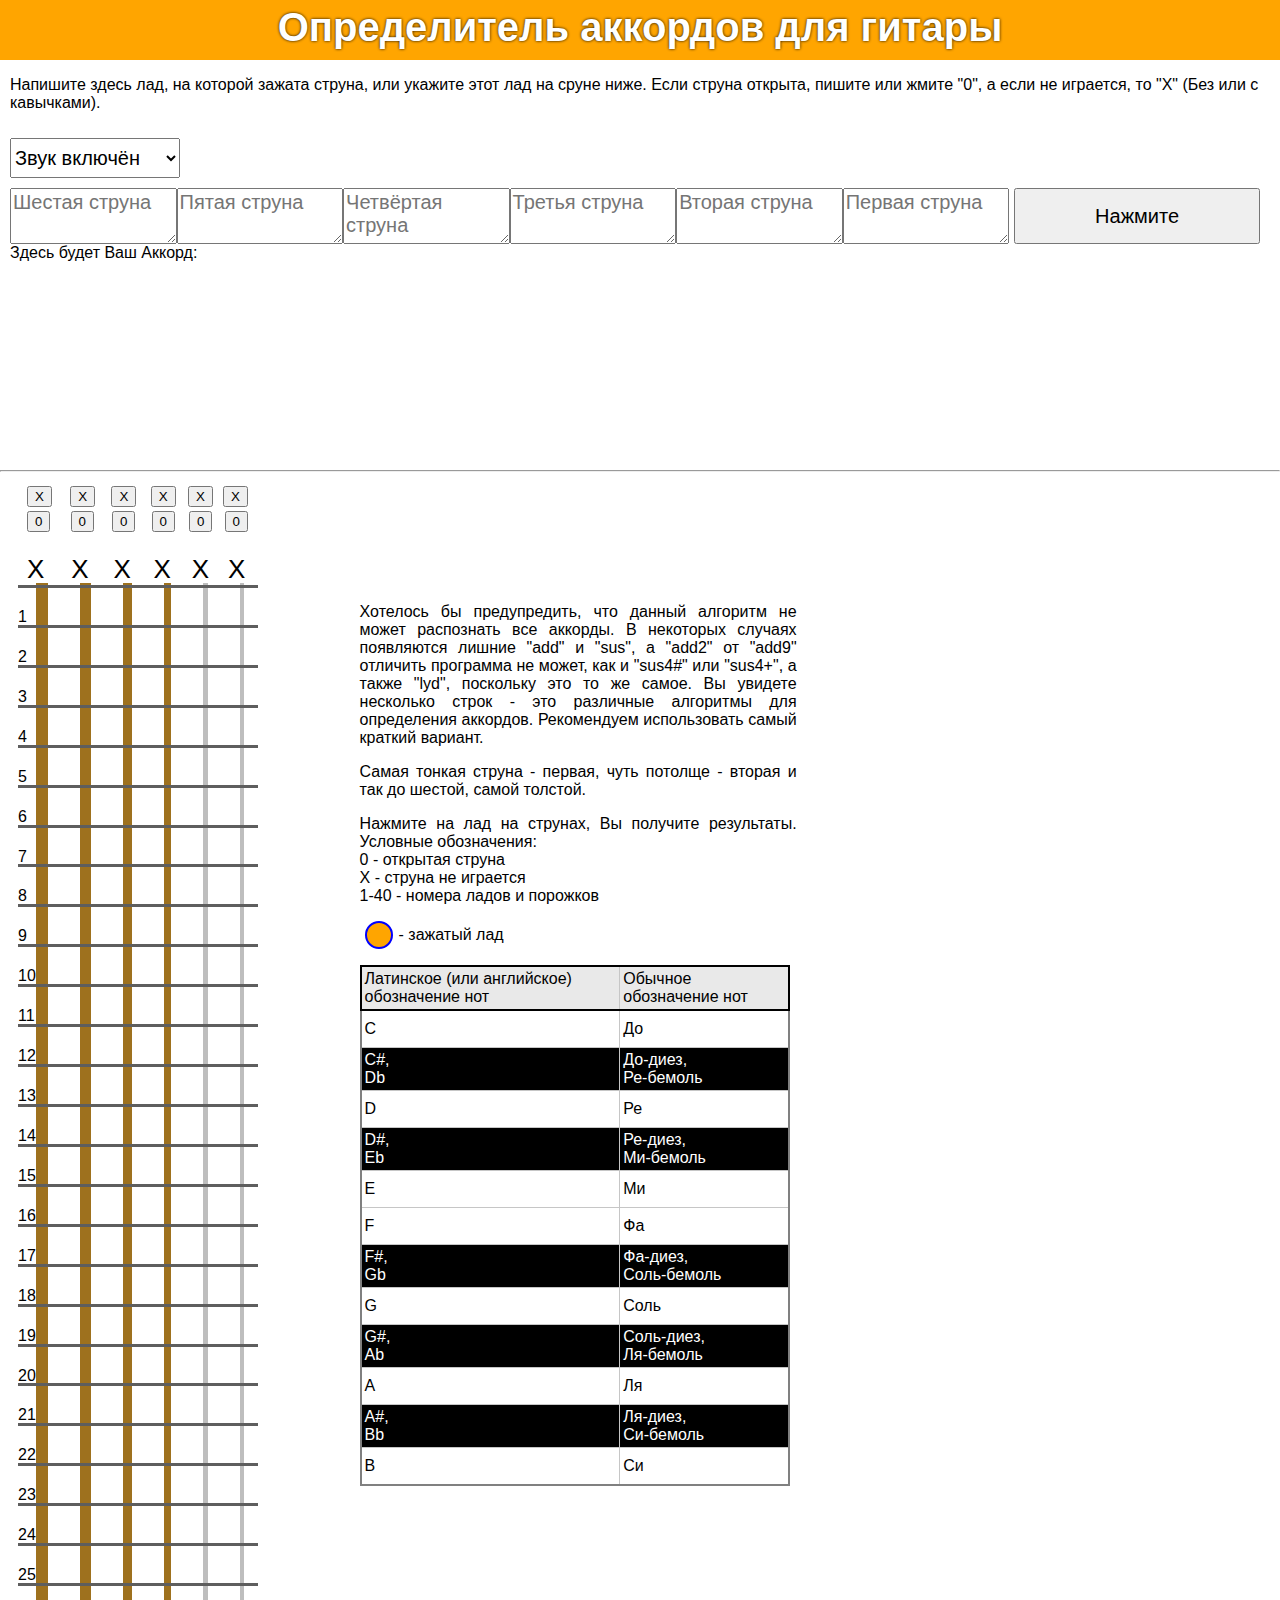
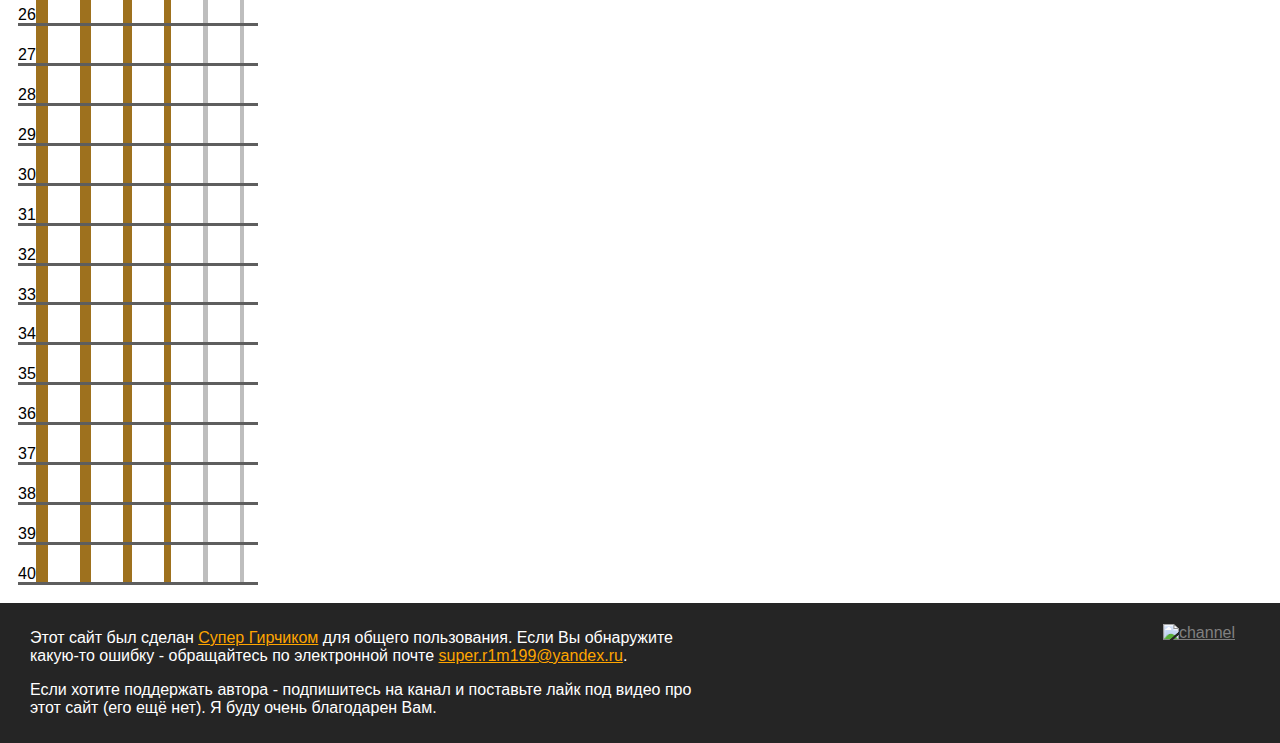
==== index.html @ 1541f52e "added audio" ====
<!DOCTYPE html>
<!-- result -->
<html lang="ru">
<head>
	<meta charset="UTF-8">
	<meta http-equiv="X-UA-Compatible" content="IE=edge">
	<meta name="viewport" content="width=device-width, initial-scale=1.0">
	<title>Определитель аккордов для гитары</title>
    <link rel="stylesheet" href="css/style.css" >
	<!-- <link rel="stylesheet" href="slick/slick.css">
	<link rel="stylesheet" href="slick/slick-theme.css"> -->
</head>

<body>
	<header>Определитель аккордов для гитары</header>
	<main><p class="margin-left">Напишите здесь лад, на которой зажата струна, или укажите этот лад на сруне ниже. Если струна открыта, пишите или жмите "0", а если не играется, то "X" (Без или с кавычками).</p>
		<select name="select" id="audioVolume">
			<option value="true" selected>Звук включён</option>
			<option value="false">Звук выключен</option>
		</select> 
	</div>
	<div class="flexbox input-box">
		<textarea id="six" placeholder="Шестая струна"></textarea>
		<textarea id="five" placeholder="Пятая струна"></textarea>
		<textarea id="four" placeholder="Четвёртая струна"></textarea>
		<textarea id="three" placeholder="Третья струна"></textarea>
		<textarea id="two" placeholder="Вторая струна"></textarea>
		<textarea id="one" placeholder="Первая струна"></textarea>
		<button id="resultbutton">Нажмите</button>
	</div>
<div class="margin-left">Здесь будет Ваш Аккорд:</div>
<div class="high"><div id="info"></div>
<div class="flex">
	<div><div id="result1"></div><div id="info1"></div></div>
	<div><div id="result2"></div><div id="info2"></div></div>
	<div><div id="result3"></div><div id="info3"></div></div>
	<div><div id="result4"></div><div id="info4"></div></div>
	<div><div id="result5"></div><div id="info5"></div></div>
	<div><div id="result6"></div><div id="info6"></div></div>

</div></div>
<div class="animated-margin">
<hr>
<div><div class="chord-sounds">
	<button class="sixb" onclick="button(this.innerHTML, this.className)">X</button>
	<button class="fiveb" onclick="button(this.innerHTML, this.className)">X</button>
	<button class="fourb" onclick="button(this.innerHTML, this.className)">X</button>
	<button class="threeb" onclick="button(this.innerHTML, this.className)">X</button>
	<button class="twob" onclick="button(this.innerHTML, this.className)">X</button>
	<button class="oneb" onclick="button(this.innerHTML, this.className)">X</button>
	</dIV>
	<div class="chord-sounds">
		<button class="sixb" onclick="button(this.innerHTML, this.className)">0</button>
		<button class="fiveb" onclick="button(this.innerHTML, this.className)">0</button>
		<button class="fourb" onclick="button(this.innerHTML, this.className)">0</button>
		<button class="threeb" onclick="button(this.innerHTML, this.className)">0</button>
		<button class="twob" onclick="button(this.innerHTML, this.className)">0</button>
		<button class="oneb" onclick="button(this.innerHTML, this.className)">0</button>
		</dIV>
	<br>
	<div class="chord-sounds zero-and-X">
	<span class="is-six-playing">X</span> 
	<span class="is-five-playing">X</span>
	<span class="is-four-playing">X</span>
	<span class="is-three-playing">X</span>
	<span class="is-two-playing">X</span>
	<span class="is-one-playing">X</span>
</div>

</div>
<div class="flex-info"><div class="chord">
	
		<div class="flex-test h0">
			<div class="six"></div>
			<div class="five"></div>
			<div class="four"></div>
			<div class="three"></div>
			<div class="two"></div>
			<div class="one"></div>
		</div>
		<div class="flex-vert">
		
		</div>
</div>
<aside>
	<p>
		Хотелось бы предупредить, что данный алгоритм не может распознать все аккорды. 
		В некоторых случаях появляются лишние "add" и "sus", а "add2" от "add9" отличить программа не может, 
		как и "sus4#" или "sus4+", а также "lyd", поскольку это то же самое. Вы увидете несколько строк - это различные 
		алгоритмы для определения аккордов. Рекомендуем использовать самый краткий вариант.
	</p>
	<p>
	Самая тонкая струна - первая, чуть потолще - вторая и так до шестой, самой толстой.</p>
	<p>Нажмите на лад на струнах, Вы получите результаты. Условные обозначения: <br>
	0 - открытая струна<br>
	X - струна не играется<br>
	1-40 - номера ладов и порожков<br>
	<div class="center">
			<div class="ball">
			</div> 
	 - зажатый лад
	</div>
	</p><!-- здесь ошибка -->
	<table>
		<thead>
			<tr>
			<td>Латинское (или английское) обозначение нот</td><td>Обычное обозначение нот</td>
			</tr>
		</thead>
		<tbody>
	<tr>
	<td>C</td><td>До</td>
	</tr><tr class="blacknwhite">
	<td>C#, <br>Db</td><td>До-диез, <br>Ре-бемоль</td>
	</tr><tr>
	<td>D</td><td>Ре</td>
	</tr><tr class="blacknwhite">
	<td>D#, <br>Eb</td><td>Ре-диез, <br>Ми-бемоль</td>
	</tr><tr>
	<td>E</td><td>Ми</td>
	</tr><tr>
	<td>F</td><td>Фа</td>
	</tr><tr class="blacknwhite">
	<td>F#, <br>Gb</td><td>Фа-диез, <br>Соль-бемоль</td>
	</tr><tr>
	<td>G</td><td>Соль</td>
	</tr><tr class="blacknwhite">
	<td>G#, <br>Ab</td><td>Соль-диез, <br>Ля-бемоль</td>
	</tr><tr>
	<td>A</td><td>Ля</td>
	</tr><tr class="blacknwhite">
	<td>A#, <br>Bb</td><td>Ля-диез, <br>Си-бемоль</td>
	</tr><tr>
	<td>B</td><td>Си</td>
	</tr>
	</tbody>
	</table>
	<div id="audioContainer"></div>
	</aside>
</div>
</main>
<footer class="flex">
	<div>
	<p>
		Этот сайт был сделан <a href="https://www.youtube.com/channel/UCIBu6R7mA10AMRjfQ99j65A" class="orange">Супер Гирчиком</a> для общего пользования.
		 Если Вы обнаружите какую-то ошибку - обращайтесь по электронной почте <a class="orange" href="mailto:super.r1m199@yandex.ru">super.r1m199@yandex.ru</a>.
	</p>
	<p>
		Если хотите поддержать автора - подпишитесь на канал и поставьте лайк под видео про этот сайт (его ещё нет). Я буду очень благодарен Вам.
	</p>
</div><figure>
	<a href="https://www.youtube.com/channel/UCIBu6R7mA10AMRjfQ99j65A"><img src="/images/НОВЫЙ АВАТАР 2 невидимый.png" alt="channel" style="min-width:40px ;min-height: 40px;max-width: 100px;max-height: 100px;"></a>
</figure>
</footer>
<div style="clear:both"></div>
	<script>
let six = document.querySelector(".is-six-playing");
let five = document.querySelector(".is-five-playing");
let four = document.querySelector(".is-four-playing");
let three = document.querySelector(".is-three-playing");
let two = document.querySelector(".is-two-playing");
let one = document.querySelector(".is-one-playing");


for(let i = 1; i <= 41; i++ ) {
 document.querySelector(".flex-vert").innerHTML += `
	<div class="line" id="line${i==41?"":i}"><span style="width:0px;display:inline-block;margin-top:23px">${i==41?"":i} </span>
				<button class="sixb" onclick="button(this.parentNode.id, this.className)"> </button>
				<button class="fiveb" onclick="button(this.parentNode.id, this.className)"> </button>
				<button class="fourb" onclick="button(this.parentNode.id, this.className)"> </button>
				<button class="threeb" onclick="button(this.parentNode.id, this.className)"> </button>
				<button class="twob" onclick="button(this.parentNode.id, this.className)"> </button>
				<button class="oneb" onclick="button(this.parentNode.id, this.className)"> </button>
	</div>
	`;
}
let antiStarter = {func: function getAccord(something) { for (let x = 1; x <= 6; x++){
			// document.querySelector(".high").style.minHeight = "400px";
			document.getElementById(`result${x}`).innerHTML = "";
			document.getElementById(`info${x}`).innerHTML = "";//Очистка прошлых результатов
			document.getElementById(`info`).innerHTML = "";
};
if (document.getElementById("six").value<0||
document.getElementById("five").value<0||
document.getElementById("four").value<0||
document.getElementById("three").value<0||
document.getElementById("two").value<0||
document.getElementById("one").value<0
){info.innerHTML = "Вы ввели отрицательное значение.";}else{
			
			
			
	

		let a = +document.getElementById("six").value;
		let b = +document.getElementById("five").value + 5;
		let c = +document.getElementById("four").value + 10;
		let d = +document.getElementById("three").value + 15;
		let e = +document.getElementById("two").value + 19;
		let f = +document.getElementById("one").value + 24;

let numbers = [];



six.style.top = "auto";
	five.style.top = "auto";
	four.style.top = "auto";
	three.style.top = "auto";
	two.style.top = "auto";
	one.style.top = "auto";
	
if (String(a) == "NaN") {six.innerHTML = "X";} else {numbers.push(a);
if(	+document.getElementById("six").value == "0") {six.innerHTML = "0";} else {
	if (document.getElementById("six").value>40) {} else {
	six.innerHTML=`<span class="ball"></span>`; six.style.top = (+document.getElementById("six").value*40)+"px";}
}} // Переделать на isNaN не получилось
if (String(b) == "NaN") {five.innerHTML = "X"} else {numbers.push(b);
	if(	+document.getElementById("five").value == "0") {five.innerHTML = "0";} else {
		if (document.getElementById("five").value>40) {} else {
	five.innerHTML=`<span class="ball"></span>`; five.style.top = (+document.getElementById("five").value*40)+"px";}
}}
if (String(c) == "NaN") {four.innerHTML = "X";} else {numbers.push(c)
	if(	+document.getElementById("four").value == "0") {four.innerHTML = "0";} else {
		if (document.getElementById("four").value>40) {} else {
			four.innerHTML=`<span class="ball"></span>`; four.style.top = (+document.getElementById("four").value*40)+"px";}
}}
if (String(d) == "NaN") {three.innerHTML = "X";} else {numbers.push(d)
	if(	+document.getElementById("three").value == "0") {three.innerHTML = "0";} else {
		if (document.getElementById("three").value>40) {} else {
			three.innerHTML=`<span class="ball"></span>`; three.style.top = (+document.getElementById("three").value*40)+"px";}
}}
if (String(e) == "NaN") {two.innerHTML = "X";} else {numbers.push(e)
	if(	+document.getElementById("two").value == "0") {two.innerHTML = "0";} else {
		if (document.getElementById("two").value>40) {} else {
			two.innerHTML=`<span class="ball"></span>`; two.style.top = (+document.getElementById("two").value*40)+"px";}
}}
if (String(f) == "NaN") {one.innerHTML = "X";} else {numbers.push(f)
	if(	+document.getElementById("one").value == "0") {one.innerHTML = "0";} else {
		if (document.getElementById("one").value>40) {} else {
			one.innerHTML=`<span class="ball"></span>`; one.style.top = (+document.getElementById("one").value*40)+"px";}
}
}



if (document.getElementById("six").value>40||
document.getElementById("five").value>40||
document.getElementById("four").value>40||
document.getElementById("three").value>40||
document.getElementById("two").value>40||
document.getElementById("one").value>40) {info.innerHTML = `У вас странная гитара, больше 40 ладов...`;} else {

if (numbers.length == 0) {
	info.innerHTML = "Введите хотя бы одно значение";
} else { if (numbers.length == 1) { 
	let realBass = numbers[0];
while(realBass>=12){realBass-=12;}

// let audio = {}
// for (let x = 0; x<46; x++) {
// 	audio[x] = new Audio()
// 	audio[x]["src"] = "/Ноты гитары" + x + ".wav"
// 	audio[x]["autoplay"] = true
// }
document.getElementById("audioContainer").innerHTML = ""
numbers.forEach(note => {
	if (document.getElementById("audioVolume").value == "false"){}else{
	document.getElementById("audioContainer").innerHTML +=
	`<audio src="/Ноты гитары/${note}.wav" autoplay></audio>`
	
}})




	info.innerHTML = `Это нота ${realBass == 0?"E"
 :realBass == 1?"F"
 :realBass == 2?"F#"
 :realBass == 3?"G"
 :realBass == 4?"G#"
 :realBass == 5?"A"
 :realBass == 6?"A#"
 :realBass == 7?"B"
 :realBass == 8?"C"
 :realBass == 9?"C#"
 :realBass == 10?"D"
 :"D#" // определяем самую низкую басовую ноту
}`;
} else {

Array.prototype.max = function() {
  return Math.max.apply(null, this);
};
Array.prototype.min = function() {
  return Math.min.apply(null, this);
};
// Конец шаблона


document.getElementById("audioContainer").innerHTML = ""
numbers.forEach(note => {
	if (document.getElementById("audioVolume").value == "false"){}else{
	document.getElementById("audioContainer").innerHTML +=
	`<audio src="/Ноты гитары/${note}.wav" autoplay></audio>`
	
}})




let realBass = numbers.min() // Переопределяем самую низкую ноту
while (realBass >= 12) {realBass-=12;}


let setAccord = new Set(); // исключим повторение при помощи new Set()
numbers.forEach(element => {
	while (element >=12) {element-=12;}
	setAccord.add(element) 
})
let smallNumbers = []
numbers.forEach(element => {
	while (element >=12) {element-=12;}
	smallNumbers.push(element) 
})

let bass //Основная басовая нота аккорда

function bassEquals(object, bass) {object.result.innerHTML += 
  bass == 0?"E"
 :bass == 1?"F"
 :bass == 2?"F#"
 :bass == 3?"G"
 :bass == 4?"G#"
 :bass == 5?"A"
 :bass == 6?"A#"
 :bass == 7?"B"
 :bass == 8?"C"
 :bass == 9?"C#"
 :bass == 10?"D"
 :"D#" // определяем басовую ноту аккорда
} ;

console.log("Внизу сет ещё до сложных вычислений:")
	for (let item of setAccord) {console.log(item);}


	let result1Obj = {
	result: document.getElementById("result1"),
	info: document.getElementById("info1"),
	// whatTypeOfChord: whatTypeOfChord(),
	//bassEquals: bassEquals(),
}

let result2Obj = {
	result: document.getElementById("result2"),
	info: document.getElementById("info2"),
	// whatTypeOfChord: whatTypeOfChord()	,
	//bassEquals: bassEquals()
}

let result3Obj = {
	result: document.getElementById("result3"),
	info: document.getElementById("info3"),
	// whatTypeOfChord: whatTypeOfChord()	,
//	bassEquals: bassEquals()
}

let result4Obj = {
	result: document.getElementById("result4"),
	info: document.getElementById("info4"),
//	whatTypeOfChord: whatTypeOfChord()	,
	//bassEquals: bassEquals()
}

let result5Obj = {
	result: document.getElementById("result5"),
	info: document.getElementById("info5"),
//whatTypeOfChord: whatTypeOfChord()	,
	//bassEquals: bassEquals()
}

let result6Obj = {
	result: document.getElementById("result6"),
	info: document.getElementById("info6"),
	//whatTypeOfChord: whatTypeOfChord()	,
	//bassEquals: bassEquals()
}


let cloneSetAccord = Array.from(setAccord)

console.log("проверка 1 пройдена") 

for (let note of setAccord) {
		let bass = note;
		let cloneSetAccord = Array.from(setAccord);
		if (note == cloneSetAccord[0]){
		bassEquals(result1Obj, bass);
		whatTypeOfChord(result1Obj, bass);
	}
	if (note == cloneSetAccord[1]){
		bassEquals(result2Obj, bass);
		whatTypeOfChord(result2Obj, bass);
	}
	if (note == cloneSetAccord[2]){
		bassEquals(result3Obj, bass);
		whatTypeOfChord(result3Obj, bass);
	}
	if (note == cloneSetAccord[3]){
		bassEquals(result4Obj, bass);
		whatTypeOfChord(result4Obj, bass);
	}
	if (note == cloneSetAccord[4]){
		bassEquals(result5Obj, bass);
		whatTypeOfChord(result5Obj, bass);
	}
	if (note == cloneSetAccord[5]){	
		bassEquals(result6Obj, bass);
		whatTypeOfChord(result6Obj, bass);
	}
	console.log("проверка 2 пройдена") 
}


function whatTypeOfChord(object, bass) {if (setAccord.has(bass+4)||setAccord.has(bass-8)) {console.log("есть мажор!"); object.info.innerHTML  = `Мажорный аккорд ${object.result.innerHTML}. `;
} else {
	if (setAccord.has(bass+3)||setAccord.has(bass-9)) {console.log("есть минор!"); 
	object.info.innerHTML  = `Минорный аккорд ${object.result.innerHTML}. `;
	if (setAccord.has(bass+7)||setAccord.has(bass-5)||setAccord.has(bass+8)||setAccord.has(bass-4)){object.result.innerHTML  += "m";} 
} else {
	object.info.innerHTML  = `Немажорный и неминорный аккорд ${object.result.innerHTML}. `; 
// 	if (!(setAccord.has(bass+7)||setAccord.has(bass-5))&&
// 	!(setAccord.has(bass+3)||setAccord.has(bass+4)||setAccord.has(bass-8)||setAccord.has(bass-9)||
// 	setAccord.has(bass+1)||setAccord.has(bass+2)||setAccord.has(bass-11)||setAccord.has(bass-10)||//2 2-
// 	setAccord.has(bass+5)||setAccord.has(bass+6)||setAccord.has(bass-7)||setAccord.has(bass-6)// 4 4-
// )){object.result.innerHTML  += "sus"} else {}
}}
		if ((setAccord.has(bass+4)||setAccord.has(bass-8))&&(setAccord.has(bass+3)||setAccord.has(bass-9))) {console.log("есть мажор и минор?!"); 
		object.info.innerHTML  = `Мажорный и минорный одновременно аккорд ${object.result.innerHTML}. `;
}
if ((setAccord.has(bass+7)||setAccord.has(bass-5))&&!(setAccord.has(bass+3)||setAccord.has(bass+4)||setAccord.has(bass-8)||setAccord.has(bass-9)||
setAccord.has(bass+1)||setAccord.has(bass+2)||setAccord.has(bass-11)||setAccord.has(bass-10)||
setAccord.has(bass+5)||setAccord.has(bass+6)||setAccord.has(bass-7)||setAccord.has(bass-6)||
setAccord.has(bass+8)||setAccord.has(bass+9)||setAccord.has(bass-4)||setAccord.has(bass-3)||
setAccord.has(bass+10)||setAccord.has(bass+11)||setAccord.has(bass-2)||setAccord.has(bass-1))){object.result.innerHTML  += "5";object.info.innerHTML += "Это Power Chord или квинтаккорд. ";}
if ((setAccord.has(bass+7)||setAccord.has(bass-5))&&(setAccord.has(bass+8)||setAccord.has(bass-4))) {object.result.innerHTML  += "6-";object.info.innerHTML += "Шестая ступень уменьшена. ";}
//if (!setAccord.has(bass+7)&&setAccord.has(bass+8)) {result1.innerHTML  += "5+";info.innerHTML += "";}
if (setAccord.has(bass+9)||setAccord.has(bass-3)) {object.result.innerHTML  += "6";object.info.innerHTML += "Присутствует шестая ступень. ";}
if (setAccord.has(bass+10)||setAccord.has(bass-2)) {
	if ((setAccord.has(bass+4)||setAccord.has(bass+3)||setAccord.has(bass-8)||setAccord.has(bass-9)) && (setAccord.has(bass+2)||setAccord.has(bass-10))){if (setAccord.has(bass+5)||setAccord.has(bass-7)) { if (setAccord.has(bass+7)||setAccord.has(bass-5)){object.result.innerHTML  += "13";object.info.innerHTML += "Есть 7, 9, 11 и 13 ступени.";} else {object.result.innerHTML  += "11";object.info.innerHTML += "Есть 7, 9 и 11 ступени.";}} else {object.result.innerHTML  += "9";object.info.innerHTML += "Есть 7 и 9 ступени.";}} else {
		object.result.innerHTML  += "7";object.info.innerHTML += "Септаккорд. ";
	}
}
if (setAccord.has(bass+11)||setAccord.has(bass-1)) {object.result.innerHTML  += "maj7";object.info.innerHTML += "Увеличена 7 ступень. ";}

		if (((setAccord.has(bass+4)||setAccord.has(bass-8))||(setAccord.has(bass+3)||setAccord.has(bass-9)))&&(setAccord.has(bass+1)||setAccord.has(bass-11))){object.result.innerHTML  += "add2-"
}else{ 
	if ((!setAccord.has(bass+4)||!setAccord.has(bass-8)||!setAccord.has(bass+3)||!setAccord.has(bass-9)) && (setAccord.has(bass+1)||setAccord.has(bass-11))) {object.result.innerHTML  += "sus2-"}
}

	if ((setAccord.has(bass+4)||setAccord.has(bass+3)||setAccord.has(bass-8)||setAccord.has(bass-9)) && (setAccord.has(bass+2)||setAccord.has(bass-10))&&!(setAccord.has(bass+10)||setAccord.has(bass-2))) {object.result.innerHTML  += "add2"
	}else{ 
	if (!(setAccord.has(bass+4)||setAccord.has(bass+3)||setAccord.has(bass-8)||setAccord.has(bass-9)) && (setAccord.has(bass+2)||setAccord.has(bass-10))) {object.result.innerHTML  += "sus2"}
}

		if ((setAccord.has(bass+4)||setAccord.has(bass+3)||setAccord.has(bass-8)||setAccord.has(bass-9)) && (setAccord.has(bass+5)||setAccord.has(bass-7)) ) {if ((setAccord.has(bass+4)||setAccord.has(bass+3)||setAccord.has(bass-8)||setAccord.has(bass-9)) && (setAccord.has(bass+2)||setAccord.has(bass-10))){if (setAccord.has(bass+5)||setAccord.has(bass-7)) {}}else {object.result.innerHTML  += "add4"}
} else {
	if ((!setAccord.has(bass+4)||!setAccord.has(bass+3)||!setAccord.has(bass-8)||!setAccord.has(bass-9)) && (setAccord.has(bass+5)||setAccord.has(bass-7)) ) {object.result.innerHTML += "sus4"}
	}
	
		if (((setAccord.has(bass+4)||setAccord.has(bass+3)||setAccord.has(bass-8)||setAccord.has(bass-9)) && (setAccord.has(bass+6)||setAccord.has(bass-6)))&&(setAccord.has(bass+7)||setAccord.has(bass-5))) {object.result.innerHTML  += "add4+";
		object.info.innerHTML += "Это лидийский аккорд с добавленной 4+ или 11+ ступенью. "
} else {
	if ((!setAccord.has(bass+4)||!setAccord.has(bass+3)||!setAccord.has(bass-8)||!setAccord.has(bass-9)) && (setAccord.has(bass+6)||setAccord.has(bass-6))&&(setAccord.has(bass+7)||setAccord.has(bass-5))) {object.result.innerHTML += "sus4+"}
	}

 	if ((setAccord.has(bass+6)||setAccord.has(bass-6))&&!(setAccord.has(bass+7)||setAccord.has(bass-5))) { if(setAccord.has(bass+3)||setAccord.has(bass-9)){object.result.innerHTML  += "dim";object.info.innerHTML += "Это уменьшенный аккорд с тритоновым звучанием. "
} else {
	object.result.innerHTML  += "5-";object.info.innerHTML += "Аккорд с тритоновым звучанием."}
 } 
 if ((setAccord.has(bass+8)||setAccord.has(bass-4))&&!(setAccord.has(bass+7)||setAccord.has(bass-5))) { if(setAccord.has(bass+4)||setAccord.has(bass-8)){object.result.innerHTML  += "aug";object.info.innerHTML += "Это увеличенный аккорд. "
} else {
	object.result.innerHTML  += "5+";object.info.innerHTML += "Аккорд с увеличенной квинтой. Пятая ступень увеличена. "}
 } 



	console.log("Внизу сет:")
	for (let item of setAccord) {console.log(item) }
	console.log("Внизу массив:")
	for (let num of numbers) {console.log(num)}
	console.log("Внизу маленький массив:")
	for (let smallNum of smallNumbers) {console.log(smallNum)}
	
function realBassEquals() {	object.result.innerHTML += 
 realBass == 0?"/E"
 :realBass == 1?"/F"
 :realBass == 2?"/F#"
 :realBass == 3?"/G"
 :realBass == 4?"/G#"
 :realBass == 5?"/A"
 :realBass == 6?"/A#"
 :realBass == 7?"/B"
 :realBass == 8?"/C"
 :realBass == 9?"/C#"
 :realBass == 10?"/D"
 :"/D#" // определяем самую низкую басовую ноту
}
	if (bass!=realBass) {
		realBassEquals()
		object.info.innerHTML += `Однако в басу нота ${realBass == 0?"E"
 :realBass == 1?"F"
 :realBass == 2?"F#"
 :realBass == 3?"G"
 :realBass == 4?"G#"
 :realBass == 5?"A"
 :realBass == 6?"A#"
 :realBass == 7?"B"
 :realBass == 8?"C"
 :realBass == 9?"C#"
 :realBass == 10?"D"
 :"D#" // определяем самую низкую басовую ноту
}`}




















console.log(`бас :${bass}`)
if (bass == undefined)  {
object.info.innerHTML = " Упс, что-то пошло не так. мы не смогли определить основную ноту аккорда. "
if (bass!=realBass) {
 object.info.innerHTML += `Однако в басу нота ${realBass == 0?"E"
 :realBass == 1?"F"
 :realBass == 2?"F#"
 :realBass == 3?"G"
 :realBass == 4?"G#"
 :realBass == 5?"A"
 :realBass == 6?"A#"
 :realBass == 7?"B"
 :realBass == 8?"C"
 :realBass == 9?"C#"
 :realBass == 10?"D"
 :"D#" // определяем самую низкую басовую ноту
}`}



































}console.log("проверка 3 пройдена. идет цикл") 
	}







		// if(num>=12){
		// 	while(note>=12){note-=12; x++}
		// 	console.log(x+"значение икс")
		// }

// 		if (((smallNumbers.includes(note+7)||setAccord.has(note-5))&&(smallNumbers.includes(note+12)||numbers.includes(note+12)))
// 		) {bass=note;
// 			bassEqualsResult2()
//  console.log("проверка 2 пройдена через квинту и тонику, "+`бас = ${bass}`);
//  break
// } else {
// if 		(
// 		((smallNumbers.includes((note+7)))&&((smallNumbers.includes(note+3)||smallNumbers.includes(note+4)||setAccord.has(note-8)||setAccord.has(note-9))))
// 		) {
// 	bass=note;
// 	bassEqualsResult2()
//  console.log("проверка 2 пройдена через квинту и мажор/минор, "+`бас = ${bass}`);
//  break
// } else {
// 	if ((smallNumbers.includes(note+12)||numbers.includes(note+12))&&(smallNumbers.includes(note+3)||smallNumbers.includes(note+4)||setAccord.has(note-8)||setAccord.has(note-9))
// 				) {
// 		bass=note;
// 		bassEqualsResult2()
//  console.log("проверка 2 пройдена через тонику и мажор/минор, "+`бас = ${bass}`);
//  break 
// 				} else {
// 		if ((smallNumbers.includes(note+3)||smallNumbers.includes(note+4)||setAccord.has(note-8)||setAccord.has(note-9))
// 				) {
// 		bass=note;
// 		bassEqualsResult2()
//  console.log("проверка 2 пройдена через мажор/минор, "+`бас = ${bass}`);
//  break
// 				} else {
// 					if ((numbers.includes(note+12)||numbers.includes(note+24)||numbers.includes(note-12)||numbers.includes(note-24))
// 				) {
// 		bass=note;
// 		bassEqualsResult2()
//  console.log("проверка 2 пройдена через двойную тонику, "+`бас = ${bass}`);
//  break} else {
// 	bass = realBass
// 	console.log("Я оказался неправ... Бас равен реалБасу" + `: ${bass}
// 	А реалБас равен: ${realBass}`)
// 	bassEqualsResult2()
// 	break
//  }
				// }
		
		//}}}
	




}
}}}}}
function button(id,string) {
if (id == "0" || id == "X"){
	if (string == "sixb") {
	document.getElementById("six").value = id
} else if (string == "fiveb") {
	document.getElementById("five").value = id
} else if (string == "fourb") {
	document.getElementById("four").value = id
} else if(string == "threeb") {
	document.getElementById("three").value = id
} else if(string == "twob") {
	document.getElementById("two").value = id
} else if(string == "oneb") {
	document.getElementById("one").value = id
}
}else
{if (string == "sixb") {
	document.getElementById("six").value = id.slice(4)
} else if (string == "fiveb") {
	document.getElementById("five").value = id.slice(4)
} else if (string == "fourb") {
	document.getElementById("four").value = id.slice(4)
} else if(string == "threeb") {
	document.getElementById("three").value = id.slice(4)
} else if(string == "twob") {
	document.getElementById("two").value = id.slice(4)
} else if(string == "oneb") {
	document.getElementById("one").value = id.slice(4)
} }

antiStarter.func()
}

let result1 = document.getElementById("result1")
let result2 = document.getElementById("result2")
let endBass
		document.getElementById("resultbutton").addEventListener("click", antiStarter.func)
		
		

		console.log("проверка 4 пройдена. Конец бешеной функции") 

	</script>
</body>



</html>
---- css/style.css ----
.flexbox{
    display: flex;
    min-width: 15%;
}
.flex{
    display: flex;
    justify-content: space-between;
    flex-wrap: wrap;
}
.flex div{
    margin: 5px ;
    flex: 2;
}
.flex-end{
    flex: end;
}
.fixed{
    position: fixed;
}
.absolute{
    position: absolute;
}
.six {
    height: 1600px;
    width: 21px;
    background: rgb(158, 113, 30);
    margin: 0px 16px 0px 16px;
    color: rgb(255, 255, 255);
    font-family: Arial, Helvetica, sans-serif;
    font-size: 20px;
    

}
aside .ball{
    margin:0px 6px 0px 15px;
}
*{
    font-family: Arial, Helvetica, sans-serif;
}
.five {
    height: 1600px;
    width: 18px;
    background: rgb(158, 113, 30);
    margin: 0px 16px 0px 16px;
}
.four {
    height: 1600px;
    width: 15px;
    background: rgb(158, 113, 30);
    margin: 0px 16px 0px 16px;
}
.three{
    height: 1600px;
    width: 12px;
    background: rgb(158, 113, 30);
    margin: 0px 16px 0px 16px;
}
.two{
    height: 1600px;
    width: 9px;
    background: rgb(190, 190, 190);
    margin: 0px 16px 0px 16px;
}
.one{
    height: 1600px;
    width: 6px;
    background: rgb(190, 190, 190);
    margin: 0px 16px 0px 16px;
}
.flex-vert{
    display: flex;
    /* position:absolute; */
    height: 100%;
    /* align-items:; */
    flex-direction: column;
    justify-content: space-between;
    margin: 0px 0px 0px 18px;
}
.line{
    width: 240px;
    background-color:rgb(94, 94, 94);
    height: 3px;
    display: flex;
    justify-content: space-between;
    
}
.line button{
  /*  margin: 6px 1px 0px 1px;*/
  margin-top: 5px;
    min-width:30px;
    opacity: 0;
    border-radius:100%; 
    height: 30px;
}
.sixb{
    margin: 6px 7px 0px 9px; 
    /* flex-grow: 77; */

}
.fiveb{
    margin: 6px 6px 0px 7px; 
    /* flex-grow: 75; */
    /* margin: 0 2% 0 0; */
}
.fourb{
    margin: 6px 5px 0px 6px; 
    /* flex-grow: 73; */
}
.threeb{
    margin: 6px 4px 0px 5px; 
    /* flex-grow: 71; */
}
.twob{
    margin: 6px 3px 0px 4px; 
    /* flex-grow: 69; */
}
.oneb{
    margin: 6px 10px 0px 3px; 
    /* flex: 68; */
}
.line button:hover {
    opacity:0.5;
    cursor:pointer;
}
.chord{
    height: 1600px;
}
.w100pr{
    width: 100%;
}
.h0{
    height: 2px;
}

.ball{
    border-radius: 100%;
    background-color: orange;
    border: 2px solid blue;
    min-width: 24px;
    min-height: 24px;
    display:inline-block;
}

.is-six-playing{
    margin: 6px 7px 0px 9px; 
}
.is-five-playing{
    margin: 6px 6px 0px 7px; 
    /* flex-grow: 75; */
    /* margin: 0 2% 0 0; */
}
.is-four-playing{
    margin: 6px 5px 0px 6px; 
    /* flex-grow: 73; */
}
.is-three-playing{
    margin: 6px 4px 0px 5px; 
    /* flex-grow: 71; */
}
.is-two-playing{
    margin: 6px 3px 0px 4px; 
    /* flex-grow: 69; */
}
.is-one-playing{
    margin: 6px 10px 0px 3px; 
    /* flex: 68; */
}
.input-box{
    margin-left:10px;
}
.input-box button{
    margin-left:5px;
    margin-right: 20px;
    width: 30%;
    font-size: 20px;
}
header{
min-height: 50px;
margin: 0px 0px 5px 0px;
margin-block-start: 0px;
font-size: 40px;
font-weight:bolder;
color: rgb(255, 255, 255);
text-shadow: black 0px 0px 3px;
text-align: center;
background: orange;
padding: 5px;
}

* {
    -webkit-transition: width 2s, height 2s, background-color 2s, -webkit-transform 2s;
    transition: width 3s, height 3s, ease 0.5s;
  }
.chord-sounds span{
    font-size: 26px;
    width: 20px;
    position: relative;
    /* margin: 0px 9px 0px 10px; */
}
.chord-sounds{
    display: flex;
    width: 240px;
    margin-left:18px ;
    margin-bottom:-2px ;
 justify-content: space-between;
}
.flex-test{display: flex;
width: 240px;
margin-left:20px ;
justify-content: space-between;}
.chord-sounds span span{
    border-radius: 100%;
    background-color: orange;
    border: 2px solid blue;
    width: 20px;
    height: 20px;
    display:inline-block;
    margin: 0px;
}
.flex-info{
    display: flex;
    flex-wrap: wrap;
}
.flex-info aside p{
    text-align: justify;
    margin-left: 10px;
    margin-right: 3px;
    margin-top: 0px;
}
aside{
    margin-top: 20px;
}
#info{
    text-align: center;
}
a{
    color: rgb(128,128,128);
}
.orange{
    color: orange;
}
.flex div {
    flex-shrink: 0;
    min-width: 140px;
    max-width: 700px;
}
.high {
    min-height: 200px;
}
table{
    border: 2px solid grey;
    margin: 10px;
    border-collapse: collapse;
}
td {
    border: 1px solid rgb(198, 198, 198);
    padding: 3px;
    height: 30px;
}
.blacknwhite{
    color: white;
    background: #000;
}
thead {
    background: rgb(233, 233, 233);
    border: 2px solid black;
}
textarea{
    font-size: 20px;
    height: 50px;
}

.center{
    display: flex;
   align-items: center;
}
aside{
    margin-left: 7%;
    margin-right: 7%;
    min-width: 200px;
    width: 450px;
    max-width: 100%;
}
.margin-left{
    margin-left:10px ;
}
.zero-and-X div{
    min-width: 24px;

}
footer{
    background: rgb(37, 37, 37);
    color: white;
    padding: 5px;
    margin: 20px 0 0 0;
    box-sizing: border-box;

}
.clear:both{
    clear: both;
}
body{
    margin: 0;
}
footer p{
    margin-left: 20px;
}
select{
    margin: 10px;
    width: 170px;
    height: 40px;
    font-size: 20px;
}
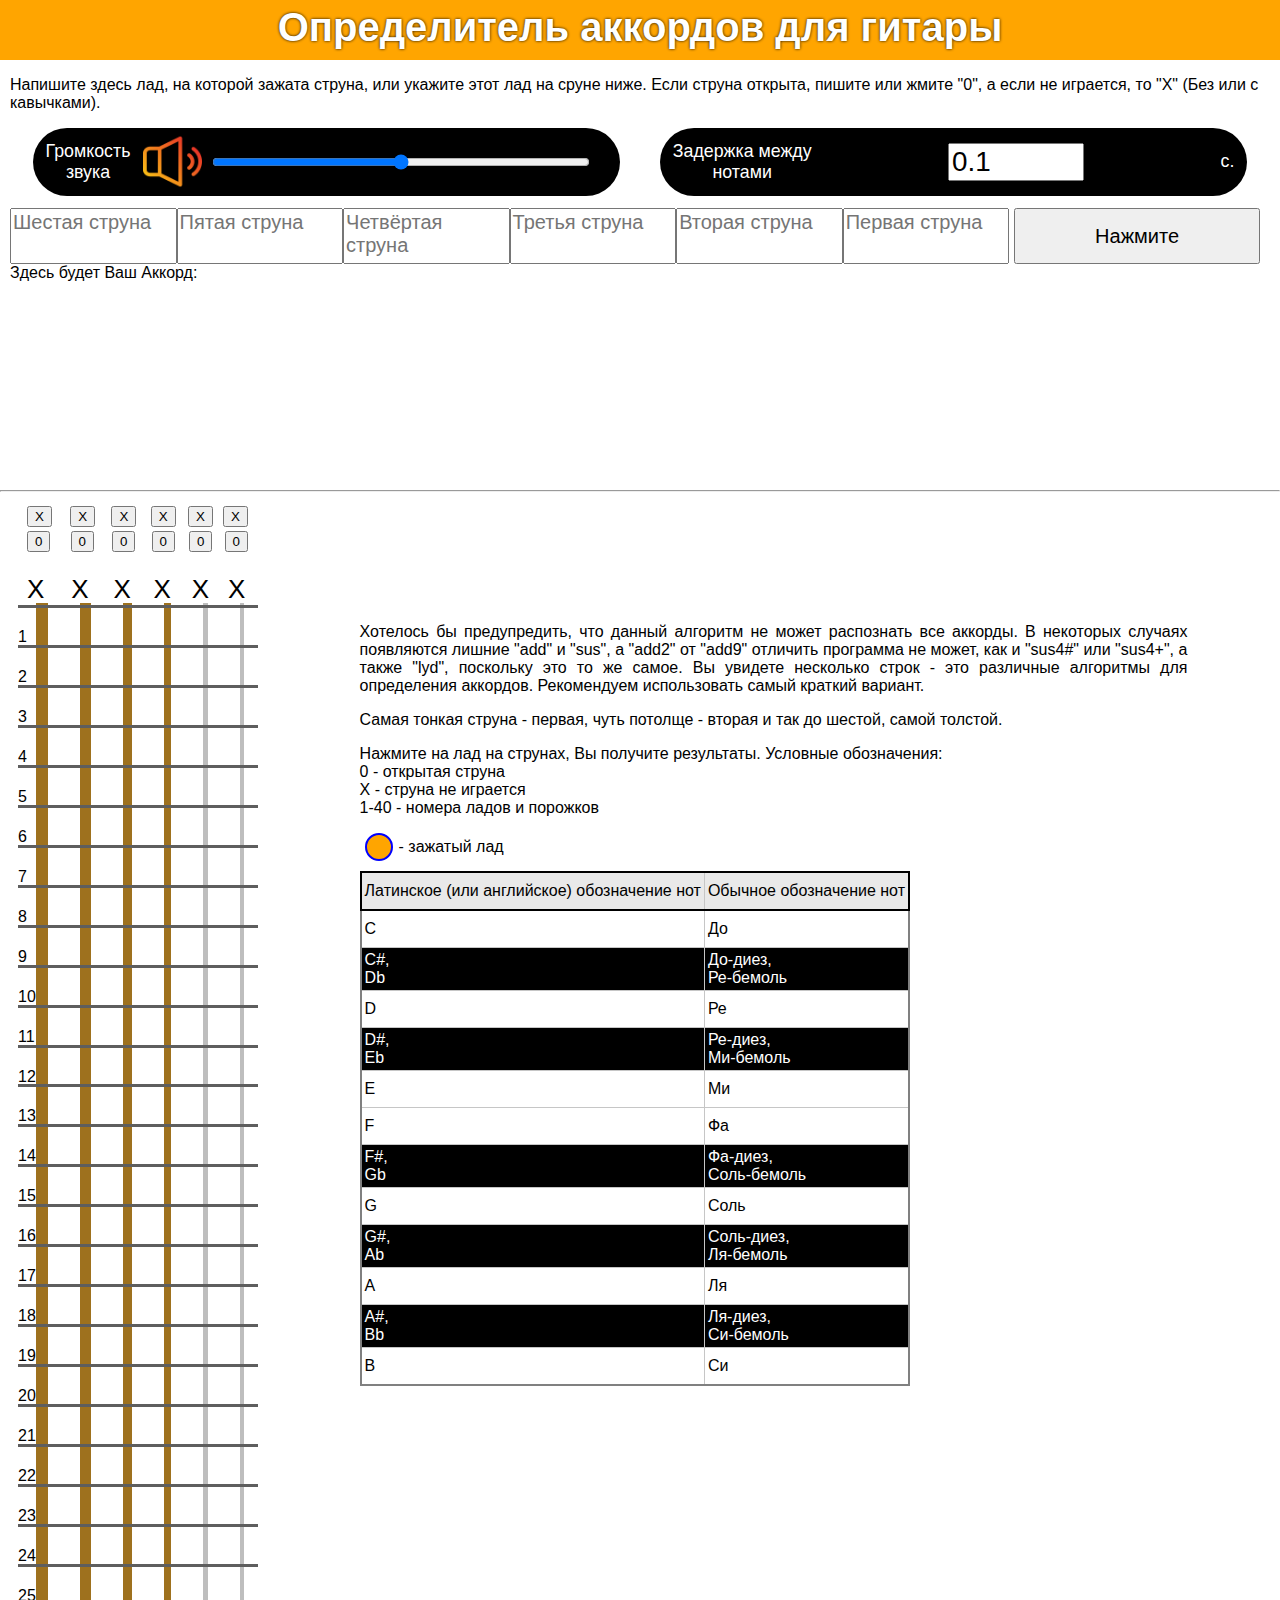
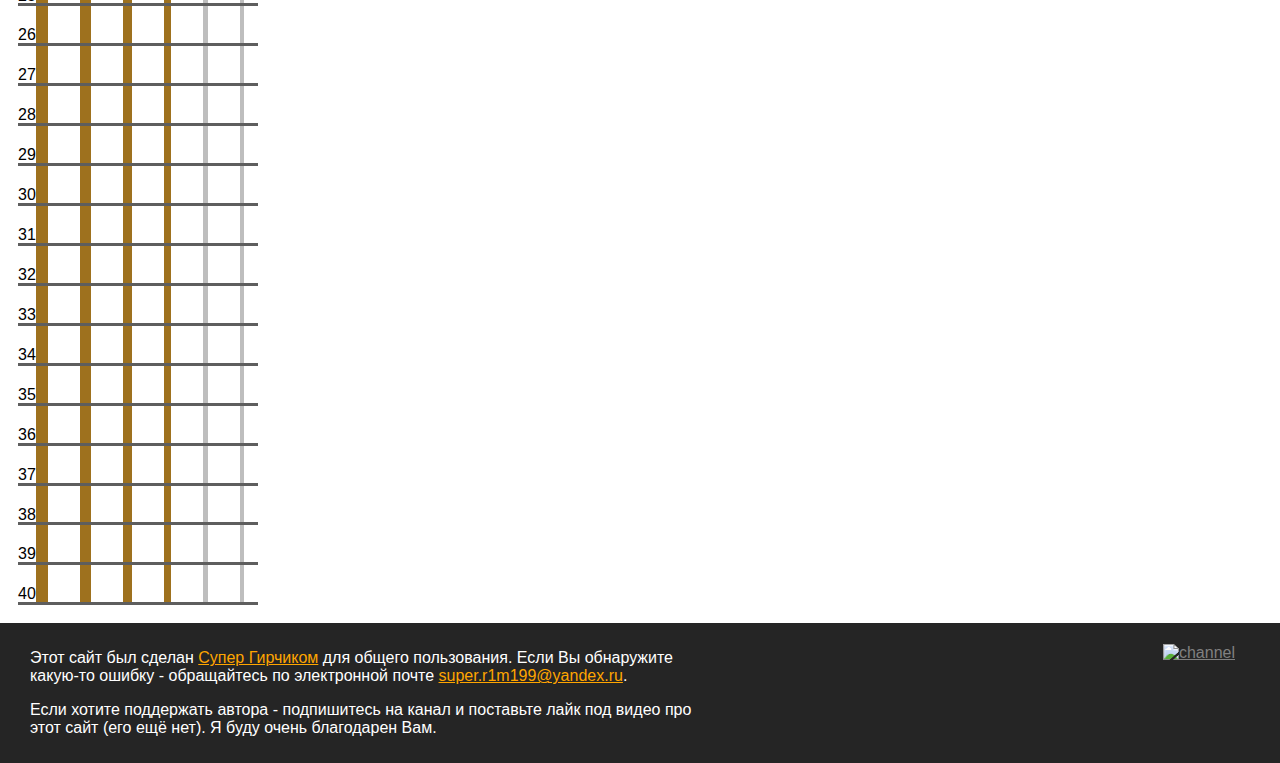
==== commit 79966c14: "added new options" ====
--- a/index.html
+++ b/index.html
@@ -14,10 +14,14 @@
 <body>
 	<header>Определитель аккордов для гитары</header>
 	<main><p class="margin-left">Напишите здесь лад, на которой зажата струна, или укажите этот лад на сруне ниже. Если струна открыта, пишите или жмите "0", а если не играется, то "X" (Без или с кавычками).</p>
-		<select name="select" id="audioVolume">
+		<!-- <select name="select" id="audioVolume">
 			<option value="true" selected>Звук включён</option>
 			<option value="false">Звук выключен</option>
-		</select> 
+		</select>  -->
+		<div class="flexbox center space-between margin">
+			<div class="flexbox center blacknwhite border-radius space-between min-width"><div class="margin option-text">Громкость<br> звука </div><img class="volume" src="/images/volume.png"><input id="audioVolume" type="range" min="0" max="1" step="0.01"></div>
+			<div class="flexbox center blacknwhite border-radius space-between min-width"><div class="margin option-text">Задержка между <br>нотами </div><input id="delay" type="number" value="0.1" min="0" max="2.000" step="0.05"><div class="margin option-text" >с.</div></div>
+		</div>
 	</div>
 	<div class="flexbox input-box">
 		<textarea id="six" placeholder="Шестая струна"></textarea>
@@ -94,13 +98,13 @@
 	<p>Нажмите на лад на струнах, Вы получите результаты. Условные обозначения: <br>
 	0 - открытая струна<br>
 	X - струна не играется<br>
-	1-40 - номера ладов и порожков<br>
+	1-40 - номера ладов и порожков<br>	</p>
 	<div class="center">
 			<div class="ball">
 			</div> 
 	 - зажатый лад
 	</div>
-	</p><!-- здесь ошибка -->
+
 	<table>
 		<thead>
 			<tr>
@@ -242,7 +246,12 @@
 }
 }
 
-
+document.getElementById("audioContainer").innerHTML = ""
+// ДОБАВИТЬ ИНТЕРАКТИВ
+// ,TAJH FANTH
+//CSS - БИБЛИОТЕКИ
+let delay = +document.getElementById("delay").value * 1000
+,audioVolume = document.getElementById("audioVolume").value
 
 if (document.getElementById("six").value>40||
 document.getElementById("five").value>40||
@@ -250,28 +259,61 @@
 document.getElementById("three").value>40||
 document.getElementById("two").value>40||
 document.getElementById("one").value>40) {info.innerHTML = `У вас странная гитара, больше 40 ладов...`;} else {
-
 if (numbers.length == 0) {
 	info.innerHTML = "Введите хотя бы одно значение";
 } else { if (numbers.length == 1) { 
 	let realBass = numbers[0];
 while(realBass>=12){realBass-=12;}
 
-// let audio = {}
-// for (let x = 0; x<46; x++) {
-// 	audio[x] = new Audio()
-// 	audio[x]["src"] = "/Ноты гитары" + x + ".wav"
-// 	audio[x]["autoplay"] = true
-// }
-document.getElementById("audioContainer").innerHTML = ""
+let audioObj = {}
 numbers.forEach(note => {
-	if (document.getElementById("audioVolume").value == "false"){}else{
+	if (document.getElementById("audioVolume").value == "true"){
 	document.getElementById("audioContainer").innerHTML +=
-	`<audio src="/Ноты гитары/${note}.wav" autoplay></audio>`
+	`<audio src="/audio/${note}.wav" class="audioBlock"></audio>`
+	}
+	//audioObj[note] = new Audio(`/audio/${note}.wav`)
+})
+
+
+let audioBlocks = document.getElementsByClassName("audioBlock")
+for (let i = 0; i <=audioBlocks.length; i++){ 
+	if (audioBlocks.item(i)!=null){
+	let element = audioBlocks.item(i)
+	//setTimeout(function() {
+	//	element.setAttribute("autoplay","");
+//	}, 1000)	
+}}
+//let audioObjKeys = Object.keys(audioObj)
+for (let key in audioObj) {
+	//let i = 0, max = 3, delay = 1000, run;
+	let i = 0
+	function playNote() {
 	
-}})
-
-
+	//if (i==1) {return}
+
+//	i++
+	audioObj[key].play()
+	//let time = setTimeout(playNote,+30/key+1+1000)
+	// if(i > 3){
+	// 	//clearTimeout(time)
+	//    return//       setTimeout(playNote, 3000);
+          // }
+	//	   return
+	//setTimeout(playNote(), 1000)
+	}
+	//run = function(){
+   //       if(i++ < max){
+    //        setTimeout(run, delay);
+    //     }
+  //  }
+  playNote()
+//setTimeout(playNote,+key*30)
+//	run();
+	//return false
+//setInterval(playNote(),1000)
+//	setTimeout(playNote, 0)	
+}
+// {}else{ то же самое. ЧТО
 
 
 	info.innerHTML = `Это нота ${realBass == 0?"E"
@@ -297,14 +339,55 @@
 };
 // Конец шаблона
 
-
-document.getElementById("audioContainer").innerHTML = ""
+let audioObj = {}
 numbers.forEach(note => {
-	if (document.getElementById("audioVolume").value == "false"){}else{
+	//if (document.getElementById("audioVolume").value == "true"){
 	document.getElementById("audioContainer").innerHTML +=
-	`<audio src="/Ноты гитары/${note}.wav" autoplay></audio>`
+	`<audio src="/audio/${note}.wav" class="audioBlock"></audio>`
+	//}
+	//audioObj[note] = new Audio(`/audio/${note}.wav`)
+})
+
+
+let audioBlocks = document.getElementsByClassName("audioBlock")
+for (let i = 0; i <=audioBlocks.length; i++){ 
+	if (audioBlocks.item(i)!=null){
+	let element = audioBlocks.item(i)
+	setTimeout(function() {
+	//	element.setAttribute("autoplay","");
+		element.volume = audioVolume
+		element.play()
+	}, i*delay)	
+}}
+//let audioObjKeys = Object.keys(audioObj)
+//for (let key in audioObj) {
+	//let i = 0, max = 3, delay = 1000, run;
+	//let i = 0
+	//function playNote() {
 	
-}})
+	//if (i==1) {return}
+
+	//i++
+	//audioObj[key].play()
+	//let time = setTimeout(playNote,+30/key+1+1000)
+	// if(i > 3){
+	// 	//clearTimeout(time)
+	//    return//       setTimeout(playNote, 3000);
+          // }
+	//	   return
+	//setTimeout(playNote(), 1000)
+//	}
+	//run = function(){
+   //       if(i++ < max){
+    //        setTimeout(run, delay);
+    //     }
+  //  }
+//setTimeout(playNote,+key*30)
+//	run();
+	//return false
+//setInterval(playNote(),1000)
+//	setTimeout(playNote, 0)	
+//}
 
 
 
--- a/css/style.css
+++ b/css/style.css
@@ -17,6 +17,9 @@
 }
 .fixed{
     position: fixed;
+}
+.margin{
+    margin: 1vw;
 }
 .absolute{
     position: absolute;
@@ -186,6 +189,9 @@
 text-align: center;
 background: orange;
 padding: 5px;
+position: sticky;
+top: 0;
+z-index: 4;
 }
 
 * {
@@ -270,17 +276,23 @@
     font-size: 20px;
     height: 50px;
 }
-
+.space-around{
+    justify-content: space-around;
+}
+.border-radius{
+    border-radius: 50px 50px;
+}
 .center{
     display: flex;
    align-items: center;
 }
 aside{
-    margin-left: 7%;
+    /* margin-left: 7%; */
     margin-right: 7%;
     min-width: 200px;
     width: 450px;
     max-width: 100%;
+    flex-grow: 2;
 }
 .margin-left{
     margin-left:10px ;
@@ -288,7 +300,9 @@
 .zero-and-X div{
     min-width: 24px;
 
-}
+
+}
+
 footer{
     background: rgb(37, 37, 37);
     color: white;
@@ -311,4 +325,75 @@
     width: 170px;
     height: 40px;
     font-size: 20px;
-}+}
+button::before{
+    cursor: pointer;
+    content: "";
+    position:absolute;
+    /* width: 100%;
+    height: 100%; */
+    top: -5px;
+    right: -5px;
+    bottom: -5px;
+    left: -5px;
+}
+button{
+    position:relative;
+}
+.volume{
+  max-width: 10%;
+    max-height: 10%;
+       /*width: 50px;
+    height: 50px;*/
+    flex-grow: 1;
+}
+#audioVolume{
+    width: calc(0px + 10vw);
+    flex-grow: 1;
+    /* margin-right: 20px; */
+    margin: 5px 30px 5px 10px;
+
+}
+.space-between{
+    justify-content: space-between;
+}
+#delay{
+    font-size: calc(15px + 1vw);
+    width: 10vw;
+}
+.flexbox .space-between {
+    flex: 1;
+    margin: auto 20px auto 20px;
+    /* font-size: ; */
+}
+.option-text{
+font-size: calc(5px + 1vw);
+text-align: center;
+}
+.min-width{
+    min-width: calc(30px + 20%);
+}
+button:hover{
+    cursor: pointer;
+}
+textarea{
+    resize: none;
+}
+#resultbutton:hover{
+    background: rgb(255, 197, 146);
+}
+#resultbutton:active{
+    background: rgb(255, 119, 0);
+}
+.chord-sounds button:hover{
+    background: rgb(255, 197, 146);
+}
+.chord-sounds button:active{
+    background: rgb(255, 119, 0);
+}
+textarea:focus{
+    background: rgb(255, 197, 146);
+}
+.chord{
+    margin-right: 7%;
+}
